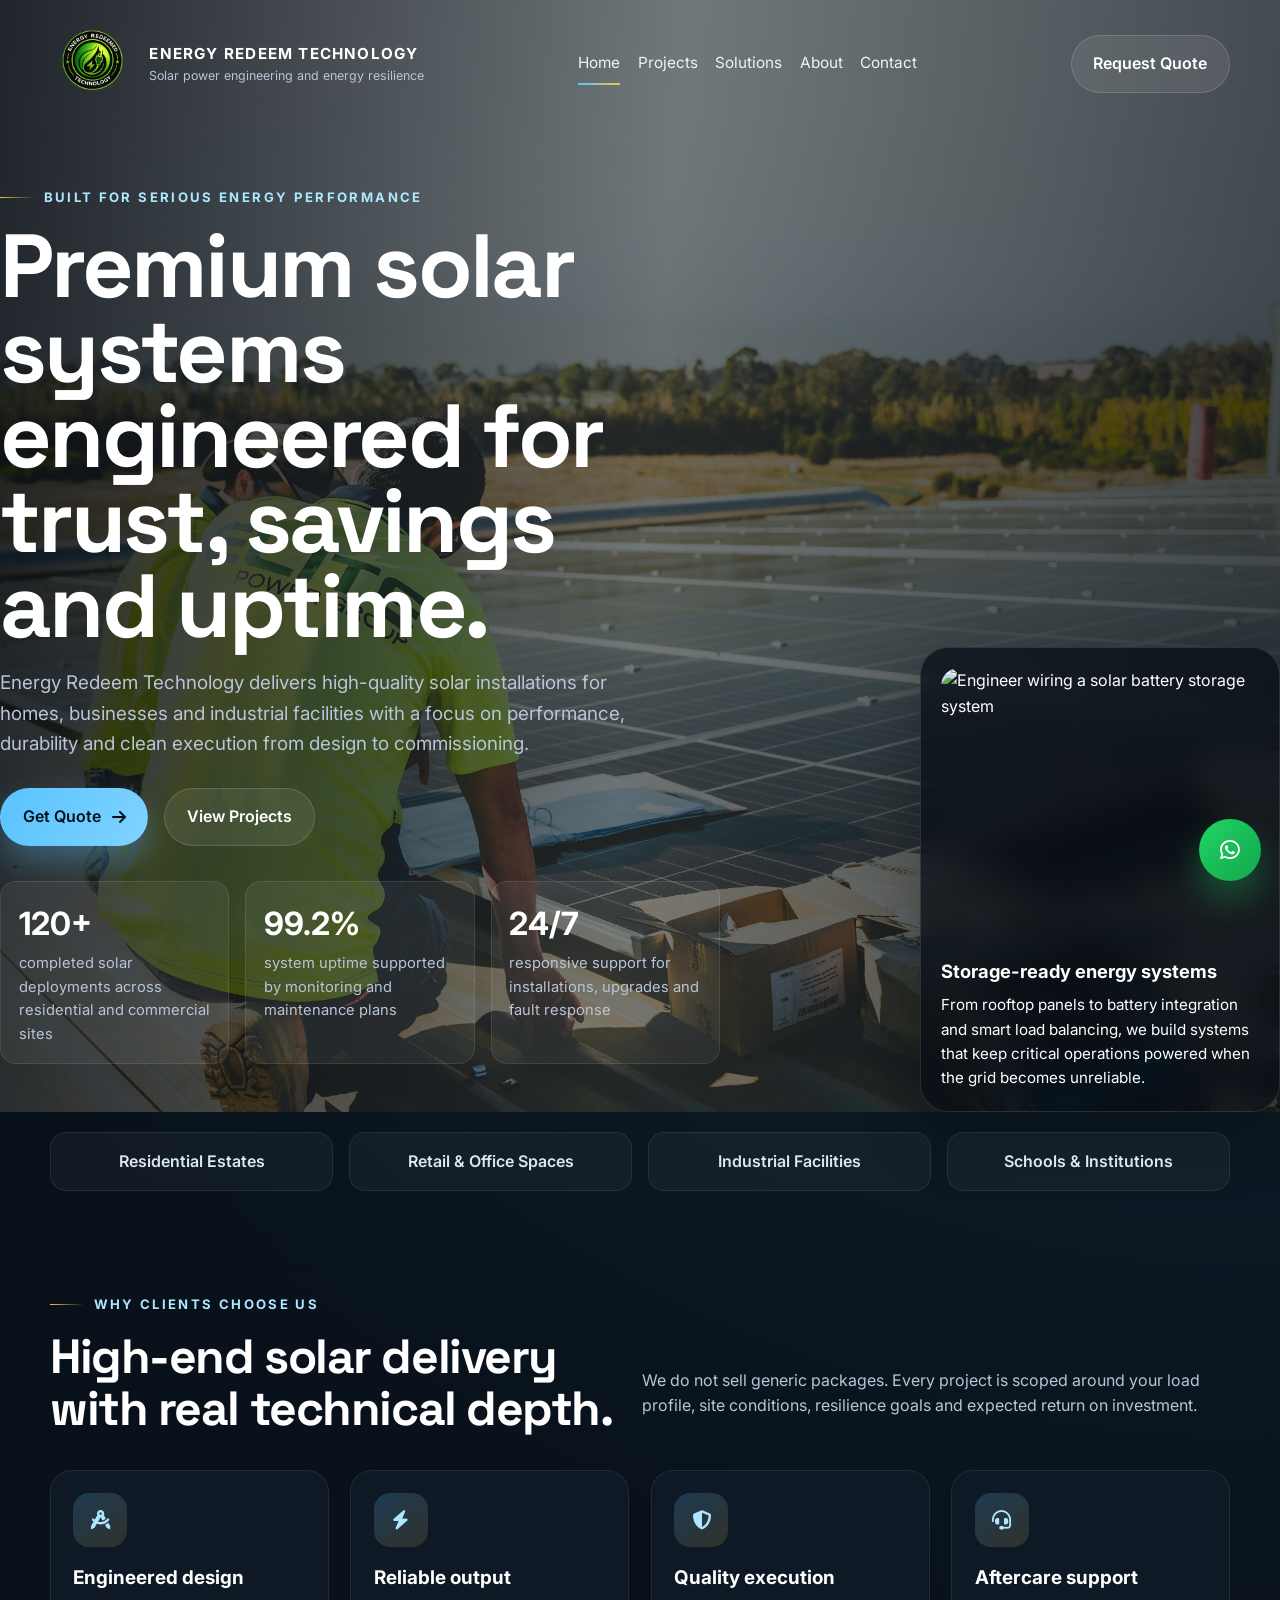
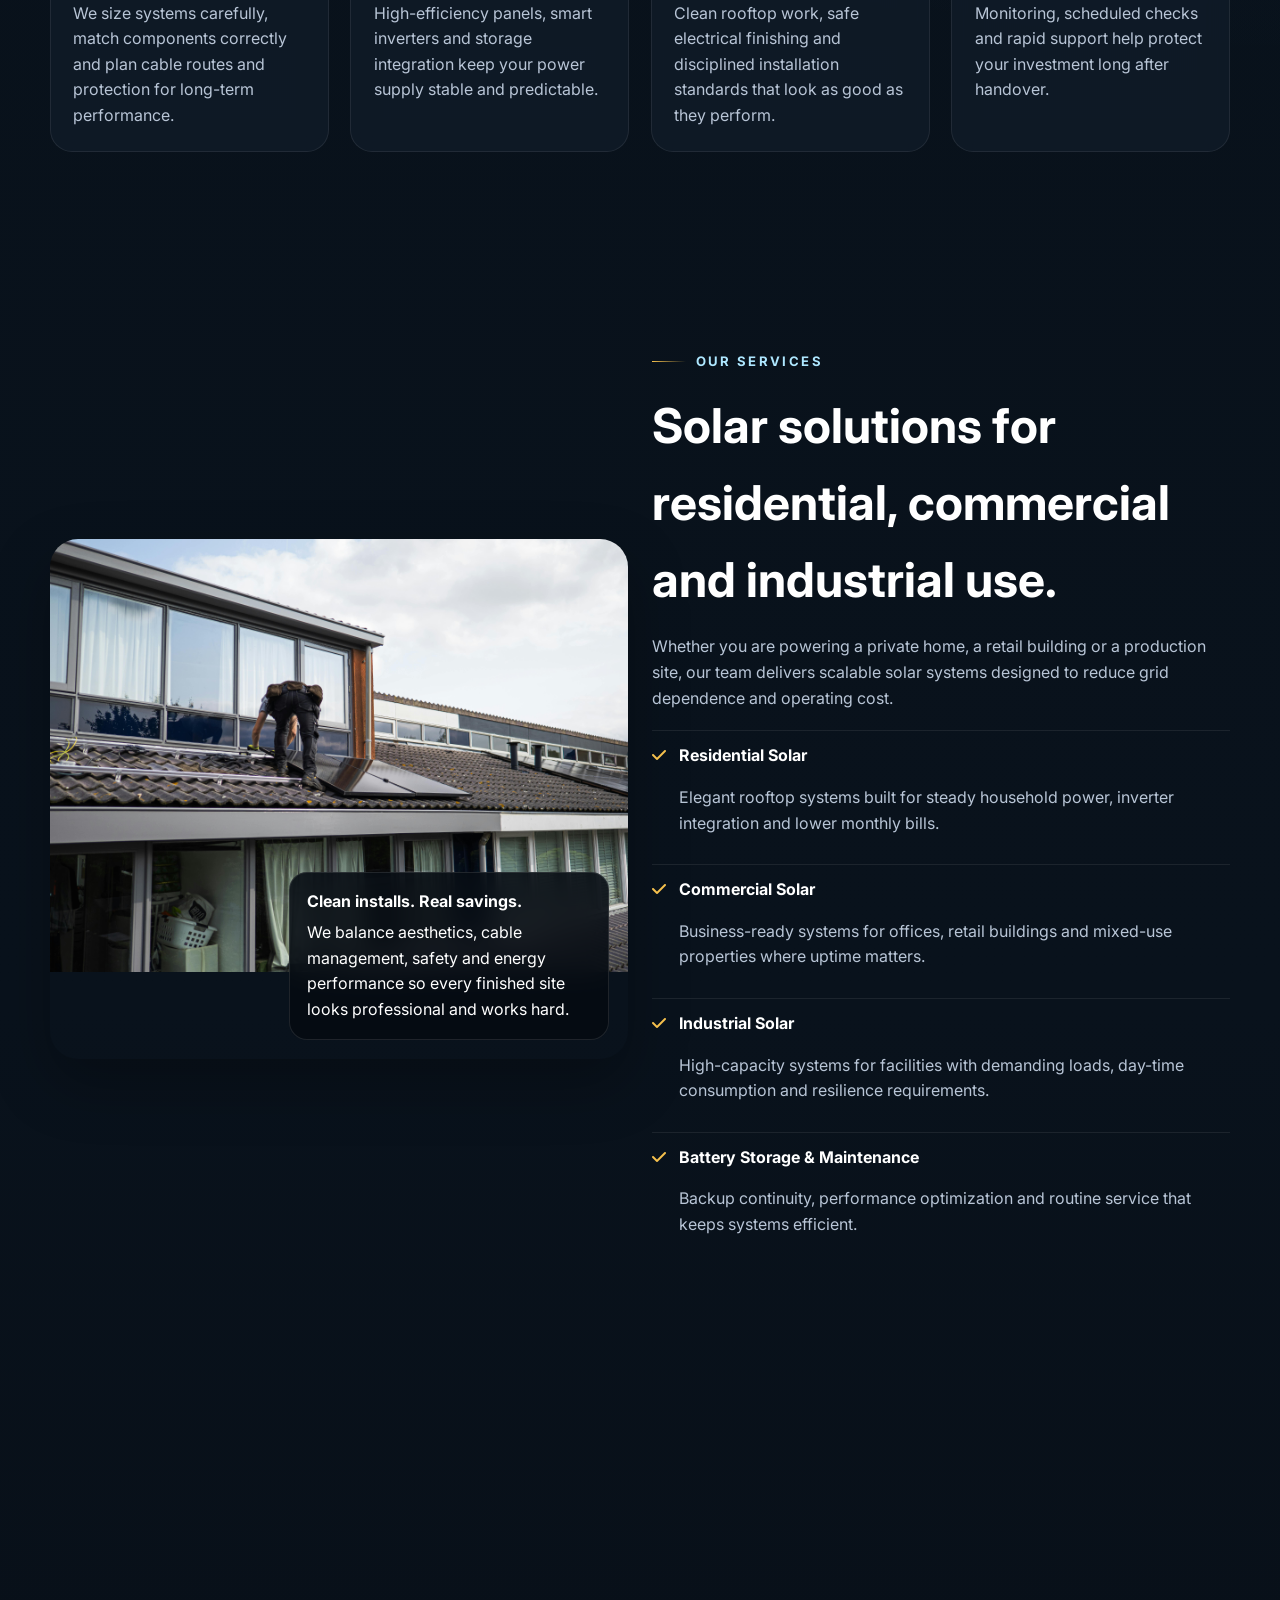
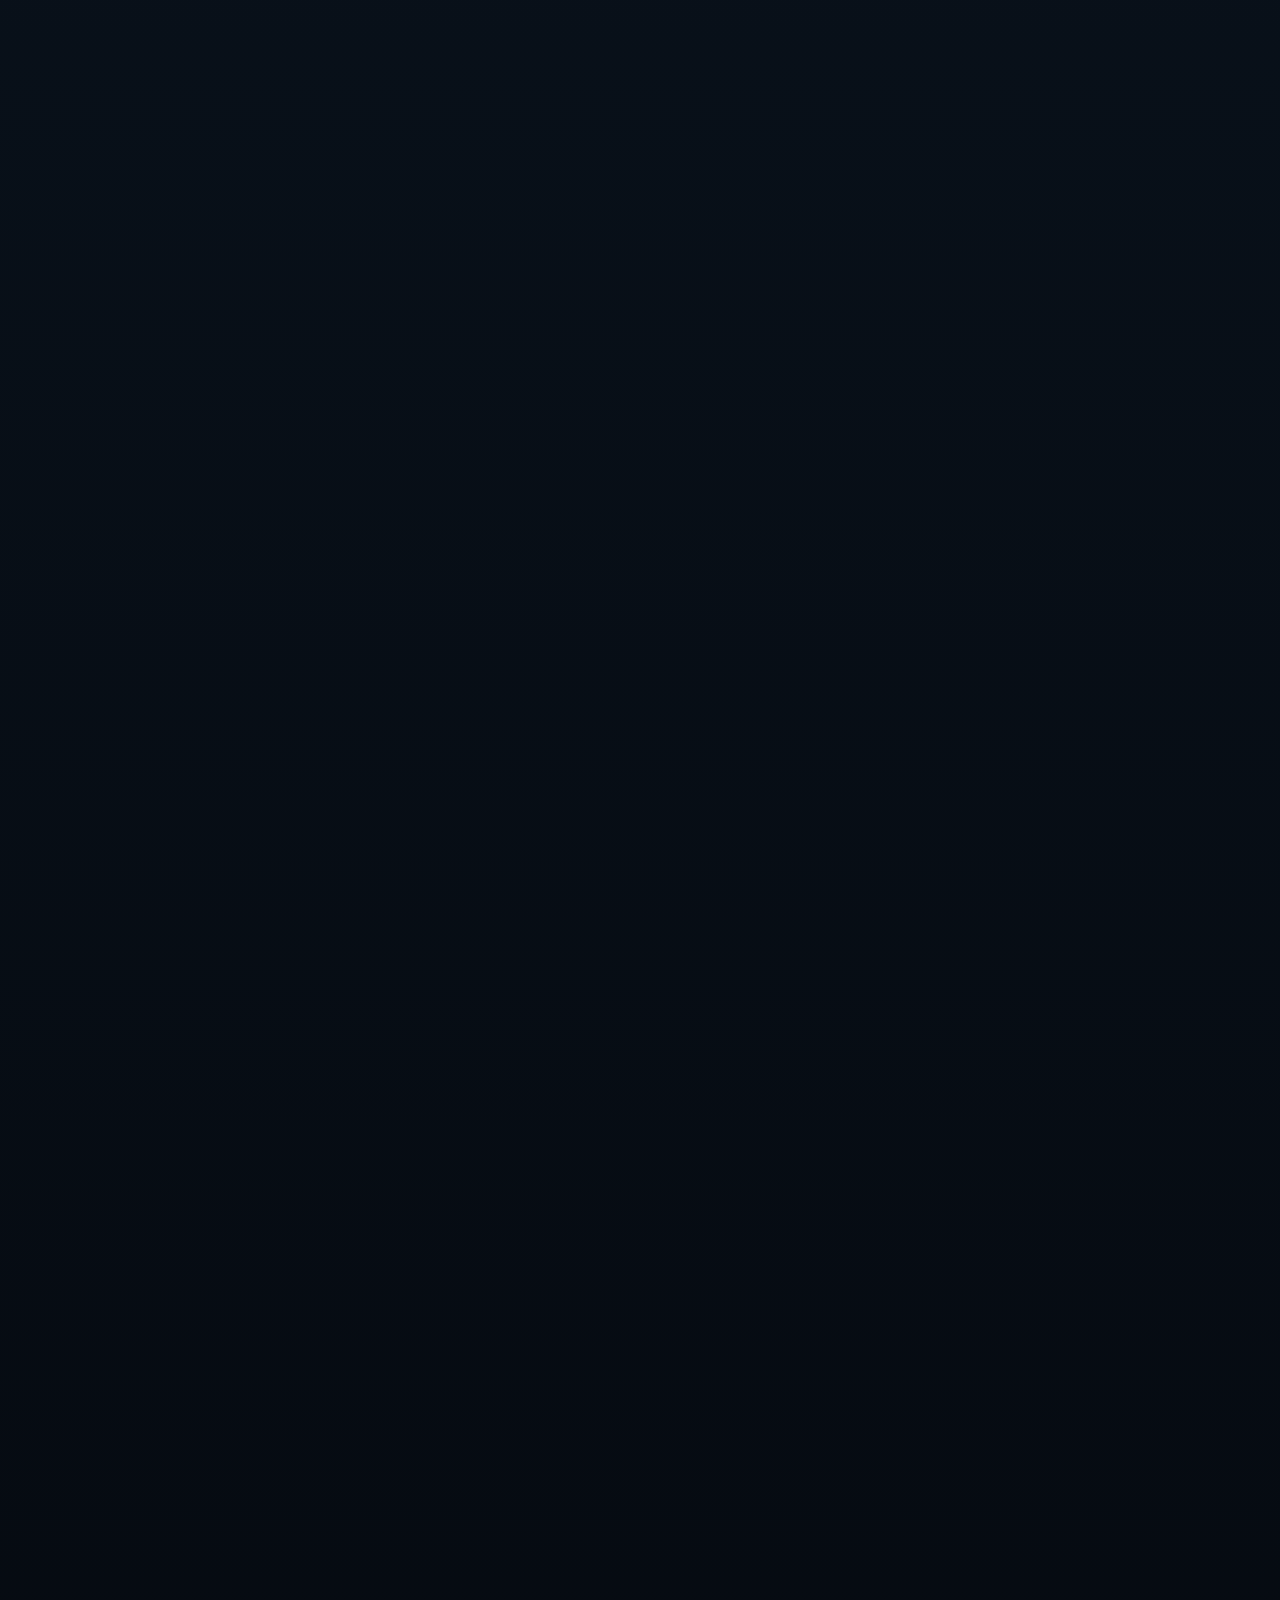
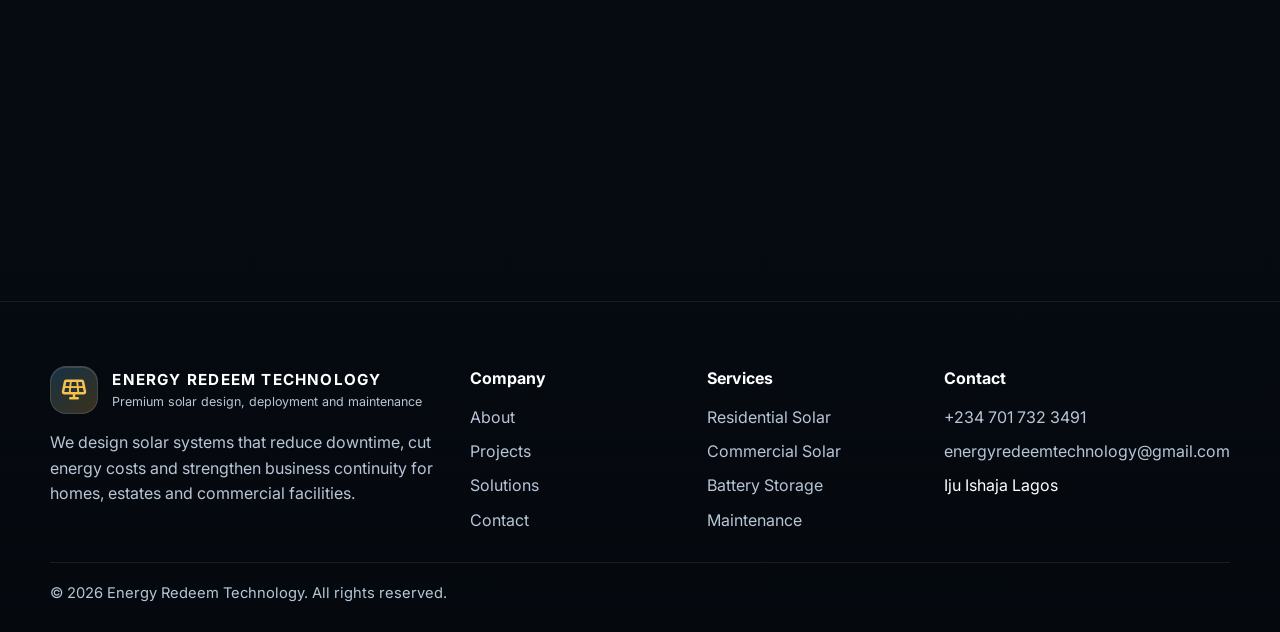
==== index.html @ 85a3785b "added a new work" ====
<!doctype html>
<html lang="en">
  <head>
    <meta charset="UTF-8" />
    <meta name="viewport" content="width=device-width, initial-scale=1.0" />
    <title>Energy Redeem Technology | Premium Solar Company</title>
    <link rel="preconnect" href="https://fonts.googleapis.com" />
    <link rel="preconnect" href="https://fonts.gstatic.com" crossorigin />
    <link
      href="https://fonts.googleapis.com/css2?family=Inter:wght@400;500;600;700;800&family=Space+Grotesk:wght@500;700&display=swap"
      rel="stylesheet"
    />
    <link
      rel="stylesheet"
      href="https://cdnjs.cloudflare.com/ajax/libs/font-awesome/6.5.1/css/all.min.css"
    />
    <link rel="stylesheet" href="assets/css/style.css" />
  </head>
  <body>
    <header class="site-header">
      <div class="container nav">
        <button
          class="menu-toggle"
          aria-label="Open menu"
          aria-expanded="false"
        >
          <i class="fa-solid fa-bars"></i>
        </button>
        <a class="brand" href="index.html">
          <img
            src="/assets/images/ChatGPT Image Mar 31, 2026, 07_59_09 AM.png"
            alt=""
            style="width: 85px; max-height: auto"
          />
          <span class="brand-text">
            <strong>Energy Redeem Technology</strong>
            <span>Solar power engineering and energy resilience</span>
          </span>
        </a>
        <nav class="nav-links">
          <a href="index.html" class="active">Home</a>
          <a href="projects.html" class="">Projects</a>
          <a href="solutions.html" class="">Solutions</a>
          <a href="about.html" class="">About</a>
          <a href="contact.html" class="">Contact</a>
        </nav>
        <div class="nav-cta">
          <a class="btn btn-secondary" href="contact.html">Request Quote</a>
        </div>
      </div>
    </header>

    <main>
      <section class="hero">
        <div class="hero-media">
          <img
            src="assets/images/hero-solar.jpg"
            alt="Solar engineers working on a premium rooftop installation"
          />
        </div>
        <div class="container hero-grid">
          <div class="hero-content reveal">
            <span class="eyebrow">Built for serious energy performance</span>
            <h1>
              Premium solar systems engineered for trust, savings and uptime.
            </h1>
            <p>
              Energy Redeem Technology delivers high-quality solar installations
              for homes, businesses and industrial facilities with a focus on
              performance, durability and clean execution from design to
              commissioning.
            </p>
            <div class="hero-actions">
              <a class="btn btn-primary" href="contact.html"
                >Get Quote <i class="fa-solid fa-arrow-right"></i
              ></a>
              <a class="btn btn-secondary" href="projects.html"
                >View Projects</a
              >
            </div>
            <div class="hero-stats">
              <div class="stat reveal delay-1">
                <h3>120+</h3>
                <p>
                  completed solar deployments across residential and commercial
                  sites
                </p>
              </div>
              <div class="stat reveal delay-2">
                <h3>99.2%</h3>
                <p>
                  system uptime supported by monitoring and maintenance plans
                </p>
              </div>
              <div class="stat reveal delay-3">
                <h3>24/7</h3>
                <p>
                  responsive support for installations, upgrades and fault
                  response
                </p>
              </div>
            </div>
          </div>
          <aside class="hero-panel reveal delay-2">
            <img
              src="assets/images/battery-tech.jpg"
              alt="Engineer wiring a solar battery storage system"
            />
            <h3>Storage-ready energy systems</h3>
            <p>
              From rooftop panels to battery integration and smart load
              balancing, we build systems that keep critical operations powered
              when the grid becomes unreliable.
            </p>
          </aside>
        </div>
      </section>

      <section class="logo-strip section-tight">
        <div class="container logo-strip-grid reveal">
          <div class="logo-card">Residential Estates</div>
          <div class="logo-card">Retail & Office Spaces</div>
          <div class="logo-card">Industrial Facilities</div>
          <div class="logo-card">Schools & Institutions</div>
        </div>
      </section>

      <section class="section">
        <div class="container">
          <div class="section-head reveal">
            <div>
              <span class="eyebrow">Why clients choose us</span>
              <h2>High-end solar delivery with real technical depth.</h2>
            </div>
            <p>
              We do not sell generic packages. Every project is scoped around
              your load profile, site conditions, resilience goals and expected
              return on investment.
            </p>
          </div>
          <div class="grid-4">
            <article class="value-card reveal">
              <div class="icon-badge">
                <i class="fa-solid fa-compass-drafting"></i>
              </div>
              <h3>Engineered design</h3>
              <p>
                We size systems carefully, match components correctly and plan
                cable routes and protection for long-term performance.
              </p>
            </article>
            <article class="value-card reveal delay-1">
              <div class="icon-badge"><i class="fa-solid fa-bolt"></i></div>
              <h3>Reliable output</h3>
              <p>
                High-efficiency panels, smart inverters and storage integration
                keep your power supply stable and predictable.
              </p>
            </article>
            <article class="value-card reveal delay-2">
              <div class="icon-badge">
                <i class="fa-solid fa-shield-halved"></i>
              </div>
              <h3>Quality execution</h3>
              <p>
                Clean rooftop work, safe electrical finishing and disciplined
                installation standards that look as good as they perform.
              </p>
            </article>
            <article class="value-card reveal delay-3">
              <div class="icon-badge"><i class="fa-solid fa-headset"></i></div>
              <h3>Aftercare support</h3>
              <p>
                Monitoring, scheduled checks and rapid support help protect your
                investment long after handover.
              </p>
            </article>
          </div>
        </div>
      </section>

      <section class="section">
        <div class="container split">
          <div class="split-media reveal">
            <img
              src="assets/images/rooftop-install.jpg"
              alt="Residential rooftop solar installation"
            />
            <div class="floating-card">
              <strong>Clean installs. Real savings.</strong>
              <span
                >We balance aesthetics, cable management, safety and energy
                performance so every finished site looks professional and works
                hard.</span
              >
            </div>
          </div>
          <div class="split-copy reveal delay-1">
            <span class="eyebrow">Our services</span>
            <h2>
              Solar solutions for residential, commercial and industrial use.
            </h2>
            <p class="lead">
              Whether you are powering a private home, a retail building or a
              production site, our team delivers scalable solar systems designed
              to reduce grid dependence and operating cost.
            </p>
            <div class="benefit-list">
              <div class="benefit-item">
                <i class="fa-solid fa-check"></i>
                <div>
                  <strong>Residential Solar</strong>
                  <p>
                    Elegant rooftop systems built for steady household power,
                    inverter integration and lower monthly bills.
                  </p>
                </div>
              </div>
              <div class="benefit-item">
                <i class="fa-solid fa-check"></i>
                <div>
                  <strong>Commercial Solar</strong>
                  <p>
                    Business-ready systems for offices, retail buildings and
                    mixed-use properties where uptime matters.
                  </p>
                </div>
              </div>
              <div class="benefit-item">
                <i class="fa-solid fa-check"></i>
                <div>
                  <strong>Industrial Solar</strong>
                  <p>
                    High-capacity systems for facilities with demanding loads,
                    day-time consumption and resilience requirements.
                  </p>
                </div>
              </div>
              <div class="benefit-item">
                <i class="fa-solid fa-check"></i>
                <div>
                  <strong>Battery Storage & Maintenance</strong>
                  <p>
                    Backup continuity, performance optimization and routine
                    service that keeps systems efficient.
                  </p>
                </div>
              </div>
            </div>
          </div>
        </div>
      </section>

      <section class="section">
        <div class="container">
          <div class="section-head reveal">
            <div>
              <span class="eyebrow">Proof of work</span>
              <h2>
                Recent installations that strengthen confidence at first glance.
              </h2>
            </div>
            <a class="btn btn-outline" href="projects.html">See all projects</a>
          </div>
          <div class="project-grid">
            <article class="project-card reveal">
              <div class="project-image">
                <img
                  src="assets/images/hero-solar.jpg"
                  alt="Commercial rooftop solar project"
                />
                <span class="project-tag">Commercial Rooftop</span>
              </div>
              <div class="project-copy">
                <h3>Lekki office power upgrade</h3>
                <div class="project-meta">
                  <span><i class="fa-solid fa-location-dot"></i>Lagos</span
                  ><span
                    ><i class="fa-solid fa-solar-panel"></i>64 kW system</span
                  >
                </div>
                <p>
                  Delivered a clean rooftop installation with storage-ready
                  architecture for a multi-tenant office facility seeking lower
                  daytime diesel spend.
                </p>
                <a class="project-link" href="projects.html"
                  >View project details <i class="fa-solid fa-arrow-right"></i
                ></a>
              </div>
            </article>
            <article class="project-card reveal delay-1">
              <div class="project-image">
                <img
                  src="assets/images/industrial-rooftop.jpg"
                  alt="Large industrial rooftop with solar panels"
                />
                <span class="project-tag">Industrial</span>
              </div>
              <div class="project-copy">
                <h3>Factory rooftop generation system</h3>
                <div class="project-meta">
                  <span><i class="fa-solid fa-location-dot"></i>Abuja</span
                  ><span
                    ><i class="fa-solid fa-industry"></i>Production
                    facility</span
                  >
                </div>
                <p>
                  Optimized roof space to support daytime production load and
                  cut generator dependency during peak business hours.
                </p>
                <a class="project-link" href="projects.html"
                  >View project details <i class="fa-solid fa-arrow-right"></i
                ></a>
              </div>
            </article>
            <article class="project-card reveal delay-2">
              <div class="project-image">
                <img
                  src="assets/images/battery-tech.jpg"
                  alt="Battery storage installation"
                />
                <span class="project-tag">Battery Storage</span>
              </div>
              <div class="project-copy">
                <h3>Premium home storage integration</h3>
                <div class="project-meta">
                  <span><i class="fa-solid fa-location-dot"></i>Ikoyi</span
                  ><span
                    ><i class="fa-solid fa-battery-full"></i>Hybrid backup</span
                  >
                </div>
                <p>
                  Integrated lithium storage and smart controls to keep
                  essential household loads protected during frequent grid
                  interruptions.
                </p>
                <a class="project-link" href="projects.html"
                  >View project details <i class="fa-solid fa-arrow-right"></i
                ></a>
              </div>
            </article>
          </div>
        </div>
      </section>

      <section class="section">
        <div class="container">
          <div class="section-head reveal">
            <div>
              <span class="eyebrow">Client feedback</span>
              <h2>What trust sounds like after delivery.</h2>
            </div>
            <p>
              Our work is measured not only by installation quality, but by the
              confidence clients feel when the system starts carrying real load.
            </p>
          </div>
          <div class="testimonials">
            <article class="testimonial reveal">
              <div class="quote-mark">“</div>
              <p>
                Energy Redeem Technology handled our office solar project with
                serious professionalism. The installation was neat, the
                communication was clear and the power savings became obvious
                within weeks.
              </p>
              <div class="client-row">
                <div>
                  <strong>Facility Manager</strong>
                  <div class="client-role">Lekki commercial property</div>
                </div>
                <div class="stars">★★★★★</div>
              </div>
            </article>
            <article class="testimonial reveal delay-1">
              <div class="quote-mark">“</div>
              <p>
                We wanted a solar setup that would actually look premium on our
                building. Their team gave us both performance and a finish that
                matched the quality of the property.
              </p>
              <div class="client-row">
                <div>
                  <strong>Homeowner</strong>
                  <div class="client-role">Ikoyi private residence</div>
                </div>
                <div class="stars">★★★★★</div>
              </div>
            </article>
            <article class="testimonial reveal delay-2">
              <div class="quote-mark">“</div>
              <p>
                Their assessment was detailed, the equipment choices made sense
                and they delivered exactly what they promised. It feels like a
                system designed by people who understand operations.
              </p>
              <div class="client-row">
                <div>
                  <strong>Operations Lead</strong>
                  <div class="client-role">Abuja light industrial site</div>
                </div>
                <div class="stars">★★★★★</div>
              </div>
            </article>
          </div>
        </div>
      </section>

      <section class="section">
        <div class="container cta-banner reveal">
          <div class="cta-grid">
            <div>
              <span class="eyebrow">Ready to move</span>
              <h2>Let’s design the right solar system for your property.</h2>
              <p>
                Tell us what you are powering, where the site is located and
                what level of backup you need. We will help you plan a system
                that looks premium and performs with confidence.
              </p>
            </div>
            <div class="cta-actions">
              <a class="btn btn-primary" href="contact.html">Request a Quote</a>
              <a class="btn btn-secondary" href="solutions.html"
                >Explore Solutions</a
              >
            </div>
          </div>
        </div>
      </section>
    </main>

    <footer class="site-footer">
      <div class="container footer-grid">
        <div class="footer-col">
          <div class="brand" style="margin-bottom: 1rem">
            <span class="brand-mark"
              ><i class="fa-solid fa-solar-panel"></i
            ></span>
            <span class="brand-text">
              <strong>Energy Redeem Technology</strong>
              <span>Premium solar design, deployment and maintenance</span>
            </span>
          </div>
          <p>
            We design solar systems that reduce downtime, cut energy costs and
            strengthen business continuity for homes, estates and commercial
            facilities.
          </p>
        </div>
        <div class="footer-col">
          <h4>Company</h4>
          <div class="footer-links">
            <a href="about.html">About</a>
            <a href="projects.html">Projects</a>
            <a href="solutions.html">Solutions</a>
            <a href="contact.html">Contact</a>
          </div>
        </div>
        <div class="footer-col">
          <h4>Services</h4>
          <div class="footer-links">
            <a href="solutions.html">Residential Solar</a>
            <a href="solutions.html">Commercial Solar</a>
            <a href="solutions.html">Battery Storage</a>
            <a href="solutions.html">Maintenance</a>
          </div>
        </div>
        <div class="footer-col">
          <h4>Contact</h4>
          <div class="footer-links">
            <a href="tel:+2348030001122">+234 701 732 3491</a>
            <a href="mailto:hello@energyredeemed.com"
              >energyredeemtechnology@gmail.com</a
            >
            <span>Iju Ishaja Lagos</span>
          </div>
        </div>
      </div>
      <div class="container footer-bottom">
        <span>© 2026 Energy Redeem Technology. All rights reserved.</span>
        <!-- <span>Built for premium client presentation and deployment.</span> -->
      </div>
    </footer>
    <a
      class="whatsapp-float"
      href="https://wa.me/2347017323491"
      aria-label="Chat on WhatsApp"
      ><i class="fa-brands fa-whatsapp"></i
    ></a>
    <script src="assets/js/main.js"></script>
  </body>
</html>
---- assets/css/style.css ----
:root {
  --bg: #080d13;
  --bg-soft: #101926;
  --surface: #111b29;
  --surface-2: #162235;
  --card: rgba(17, 27, 41, 0.82);
  --white: #ffffff;
  --muted: #b8c5d6;
  --line: rgba(255, 255, 255, 0.1);
  --sky: #59c3ff;
  --sky-soft: #aee7ff;
  --gold: #f6c14d;
  --shadow: 0 24px 60px rgba(0, 0, 0, 0.28);
  --radius-xl: 28px;
  --radius-lg: 22px;
  --radius-md: 16px;
  --container: min(1180px, calc(100% - 2rem));
  --header-height: 84px;
  --ease: 300ms ease;
}

* {
  box-sizing: border-box;
}
html {
  scroll-behavior: smooth;
}
body {
  margin: 0;
  font-family: "Inter", "Segoe UI", sans-serif;
  background:
    radial-gradient(
      circle at top right,
      rgba(89, 195, 255, 0.12),
      transparent 30%
    ),
    linear-gradient(180deg, #08111a 0%, #09121c 48%, #05090f 100%);
  color: var(--white);
  line-height: 1.6;
  overflow-x: hidden;
}
img {
  display: block;
  width: 100%;
  max-width: 100%;
}
a {
  color: inherit;
  text-decoration: none;
}
button,
input,
select,
textarea {
  font: inherit;
}
button,
.btn,
.project-card,
.service-card,
.value-card,
.contact-card,
.testimonial,
.trust-card {
  cursor: pointer;
}

.container {
  width: var(--container);
  margin: 0 auto;
}
.section {
  padding: 6rem 0;
  position: relative;
}
.section-tight {
  padding: 4rem 0;
}
.section-head {
  display: flex;
  justify-content: space-between;
  gap: 1.5rem;
  align-items: end;
  margin-bottom: 2.2rem;
}
.section-head h2,
.page-intro h1,
.page-hero h1,
.hero-content h1 {
  font-family: "Space Grotesk", "Inter", sans-serif;
  letter-spacing: -0.03em;
}
.section-head h2 {
  margin: 0;
  font-size: clamp(2rem, 4vw, 3rem);
  line-height: 1.08;
}
.section-head p,
.lead,
.hero-content p,
.page-intro p,
.stat p,
.benefit-item p,
.project-copy p,
.service-card p,
.value-card p,
.testimonial p,
.contact-copy p,
.team-card p {
  color: var(--muted);
}
.eyebrow {
  display: inline-flex;
  align-items: center;
  gap: 0.6rem;
  font-size: 0.82rem;
  font-weight: 700;
  letter-spacing: 0.18em;
  text-transform: uppercase;
  color: var(--sky-soft);
  margin-bottom: 1rem;
}
.eyebrow::before {
  content: "";
  width: 34px;
  height: 1px;
  background: linear-gradient(90deg, var(--gold), rgba(246, 193, 77, 0));
}

.site-header {
  position: fixed;
  top: 0;
  left: 0;
  width: 100%;
  z-index: 1000;
  transition:
    background var(--ease),
    backdrop-filter var(--ease),
    box-shadow var(--ease),
    border-color var(--ease);
  border-bottom: 1px solid transparent;
}
.site-header.scrolled {
  background: rgba(6, 11, 18, 0.82);
  backdrop-filter: blur(16px);
  border-color: rgba(255, 255, 255, 0.08);
  box-shadow: 0 10px 30px rgba(0, 0, 0, 0.18);
}
.nav {
  min-height: var(--header-height);
  display: flex;
  align-items: center;
  justify-content: space-between;
  gap: 1rem;
}
.brand {
  display: flex;
  align-items: center;
  gap: 0.9rem;
  min-width: 0;
}
.brand-mark {
  width: 48px;
  height: 48px;
  border-radius: 16px;
  display: grid;
  place-items: center;
  background: linear-gradient(
    145deg,
    rgba(89, 195, 255, 0.22),
    rgba(246, 193, 77, 0.22)
  );
  border: 1px solid rgba(255, 255, 255, 0.12);
  box-shadow: inset 0 1px 0 rgba(255, 255, 255, 0.12);
}
.brand-mark i {
  color: var(--gold);
  font-size: 1.25rem;
}
.brand-text {
  min-width: 0;
}
.brand-text strong {
  display: block;
  font-size: 0.95rem;
  letter-spacing: 0.08em;
  text-transform: uppercase;
}
.brand-text span {
  display: block;
  font-size: 0.78rem;
  color: var(--muted);
}
.nav-links {
  display: flex;
  align-items: center;
  gap: 1.1rem;
}
.nav-links a {
  position: relative;
  padding: 0.35rem 0;
  font-size: 0.96rem;
  color: #edf4fb;
}
.nav-links a::after {
  content: "";
  position: absolute;
  left: 0;
  bottom: -0.2rem;
  width: 100%;
  height: 2px;
  background: linear-gradient(90deg, var(--sky), var(--gold));
  transform: scaleX(0);
  transform-origin: left;
  transition: transform var(--ease);
}
.nav-links a:hover::after,
.nav-links a.active::after {
  transform: scaleX(1);
}
.nav-cta {
  display: flex;
  align-items: center;
  gap: 0.9rem;
}
.menu-toggle {
  display: none;
  width: 48px;
  height: 48px;
  border-radius: 14px;
  border: 1px solid rgba(255, 255, 255, 0.1);
  background: rgba(255, 255, 255, 0.06);
  color: var(--white);
  align-items: center;
  justify-content: center;
}

.btn {
  display: inline-flex;
  align-items: center;
  justify-content: center;
  gap: 0.7rem;
  padding: 0.95rem 1.35rem;
  border-radius: 999px;
  border: 1px solid transparent;
  transition:
    transform var(--ease),
    box-shadow var(--ease),
    background var(--ease),
    border-color var(--ease),
    color var(--ease);
  font-weight: 600;
  min-height: 52px;
}
.btn:hover {
  transform: translateY(-3px);
}
.btn-primary {
  background: linear-gradient(120deg, var(--sky), #80d3ff);
  color: #041019;
  box-shadow: 0 16px 32px rgba(89, 195, 255, 0.32);
}
.btn-primary:hover {
  box-shadow: 0 22px 40px rgba(89, 195, 255, 0.38);
}
.btn-secondary {
  background: rgba(255, 255, 255, 0.08);
  border-color: rgba(255, 255, 255, 0.14);
  color: var(--white);
}
.btn-secondary:hover {
  background: rgba(255, 255, 255, 0.12);
}
.btn-outline {
  background: transparent;
  border-color: rgba(255, 255, 255, 0.16);
}
.btn-outline:hover {
  border-color: rgba(89, 195, 255, 0.48);
}
.btn-whatsapp {
  background: linear-gradient(135deg, #20d466, #13a74c);
  color: var(--white);
  box-shadow: 0 18px 32px rgba(32, 212, 102, 0.22);
}

.hero {
  min-height: 100svh;
  position: relative;
  isolation: isolate;
  display: flex;
  align-items: center;
  padding-top: calc(var(--header-height) + 2rem);
}
.hero-media,
.page-hero-media {
  position: absolute;
  inset: 0;
  z-index: -2;
}
.hero-media img,
.page-hero-media img {
  height: 100%;
  object-fit: cover;
}
.hero::before,
.page-hero::before {
  content: "";
  position: absolute;
  inset: 0;
  z-index: -1;
  background: linear-gradient(
    95deg,
    rgba(3, 8, 15, 0.88),
    rgba(3, 8, 15, 0.52) 50%,
    rgba(3, 8, 15, 0.74)
  );
}
.hero-grid {
  display: grid;
  grid-template-columns: 1.25fr 0.75fr;
  gap: 2rem;
  align-items: end;
  width: 100%;
}
.hero-content {
  max-width: 720px;
  padding: 4rem 0 3rem;
}
.hero-content h1 {
  font-size: clamp(3rem, 7vw, 5.85rem);
  line-height: 0.95;
  margin: 0 0 1rem;
}
.hero-content p {
  font-size: clamp(1.02rem, 2vw, 1.18rem);
  max-width: 640px;
  margin-bottom: 1.8rem;
}
.hero-actions {
  display: flex;
  flex-wrap: wrap;
  gap: 1rem;
}
.hero-panel {
  margin-left: auto;
  width: min(100%, 360px);
  background: rgba(6, 12, 20, 0.72);
  border: 1px solid rgba(255, 255, 255, 0.12);
  border-radius: var(--radius-xl);
  padding: 1.25rem;
  backdrop-filter: blur(14px);
  box-shadow: var(--shadow);
}
.hero-panel img {
  border-radius: calc(var(--radius-xl) - 10px);
  aspect-ratio: 1 / 0.86;
  object-fit: cover;
  margin-bottom: 1rem;
}
.hero-panel h3 {
  margin: 0.2rem 0 0.4rem;
  font-size: 1.15rem;
}
.hero-panel p {
  margin: 0;
  font-size: 0.95rem;
}
.hero-stats {
  display: grid;
  grid-template-columns: repeat(3, 1fr);
  gap: 1rem;
  margin-top: 2.2rem;
}
.stat {
  padding: 1rem 1.1rem;
  border-radius: var(--radius-md);
  background: rgba(255, 255, 255, 0.06);
  border: 1px solid rgba(255, 255, 255, 0.09);
}
.stat h3 {
  margin: 0 0 0.2rem;
  font-size: clamp(1.3rem, 3vw, 2rem);
}
.stat p {
  margin: 0;
  font-size: 0.92rem;
}

.logo-strip {
  padding: 1.25rem 0 0;
}
.logo-strip-grid {
  display: grid;
  grid-template-columns: repeat(4, 1fr);
  gap: 1rem;
}
.logo-card {
  padding: 1rem 1.15rem;
  border-radius: var(--radius-md);
  background: rgba(255, 255, 255, 0.04);
  border: 1px solid rgba(255, 255, 255, 0.08);
  color: #dde7f4;
  font-weight: 600;
  text-align: center;
}

.grid-3,
.grid-4,
.grid-2 {
  display: grid;
  gap: 1.35rem;
}
.grid-2 {
  grid-template-columns: repeat(2, minmax(0, 1fr));
}
.grid-3 {
  grid-template-columns: repeat(3, minmax(0, 1fr));
}
.grid-4 {
  grid-template-columns: repeat(4, minmax(0, 1fr));
}
.card {
  background: var(--card);
  border: 1px solid rgba(255, 255, 255, 0.09);
  border-radius: var(--radius-lg);
  box-shadow: var(--shadow);
  overflow: hidden;
}
.value-card,
.service-card,
.testimonial,
.contact-card,
.trust-card,
.team-card {
  padding: 1.4rem;
  background: var(--card);
  border: 1px solid rgba(255, 255, 255, 0.08);
  border-radius: var(--radius-lg);
  backdrop-filter: blur(12px);
  transition:
    transform var(--ease),
    border-color var(--ease),
    box-shadow var(--ease);
}
.value-card:hover,
.service-card:hover,
.project-card:hover,
.contact-card:hover,
.trust-card:hover,
.team-card:hover,
.testimonial:hover {
  transform: translateY(-8px);
  border-color: rgba(89, 195, 255, 0.32);
  box-shadow: 0 24px 50px rgba(0, 0, 0, 0.28);
}
.icon-badge {
  width: 54px;
  height: 54px;
  border-radius: 16px;
  display: grid;
  place-items: center;
  background: linear-gradient(
    145deg,
    rgba(89, 195, 255, 0.2),
    rgba(246, 193, 77, 0.15)
  );
  color: var(--sky-soft);
  margin-bottom: 1rem;
  font-size: 1.2rem;
}
.value-card h3,
.service-card h3,
.trust-card h3,
.team-card h3,
.contact-card h3,
.project-card h3 {
  margin: 0 0 0.45rem;
  font-size: 1.18rem;
}
.value-card p,
.service-card p,
.trust-card p,
.team-card p,
.contact-card p,
.project-card p,
.testimonial p {
  margin: 0;
}
.benefit-list {
  display: grid;
  gap: 0.75rem;
  margin-top: 1rem;
}
.benefit-item {
  display: flex;
  gap: 0.8rem;
  align-items: flex-start;
  padding-top: 0.75rem;
  border-top: 1px solid rgba(255, 255, 255, 0.08);
}
.benefit-item i {
  color: var(--gold);
  margin-top: 0.25rem;
}
.benefit-item strong {
  display: block;
  margin-bottom: 0.15rem;
}

.split {
  display: grid;
  grid-template-columns: 1fr 1fr;
  gap: 1.5rem;
  align-items: center;
}
.split-media {
  position: relative;
  min-height: 520px;
  border-radius: var(--radius-xl);
  overflow: hidden;
  box-shadow: var(--shadow);
}
.split-media img {
  height: 100%;
  object-fit: cover;
}
.floating-card {
  position: absolute;
  right: 1.2rem;
  bottom: 1.2rem;
  max-width: 320px;
  padding: 1rem 1.1rem;
  border-radius: 18px;
  background: rgba(5, 11, 18, 0.88);
  border: 1px solid rgba(255, 255, 255, 0.1);
  backdrop-filter: blur(14px);
}
.floating-card strong {
  display: block;
  margin-bottom: 0.35rem;
}
.split-copy h2 {
  margin: 0 0 1rem;
  font-size: clamp(2rem, 4vw, 3rem);
}
.split-copy .lead {
  margin-bottom: 1.2rem;
}

.project-grid {
  display: grid;
  grid-template-columns: repeat(3, minmax(0, 1fr));
  gap: 1.4rem;
}
.project-card {
  overflow: hidden;
  border-radius: var(--radius-xl);
  background: rgba(255, 255, 255, 0.03);
  border: 1px solid rgba(255, 255, 255, 0.08);
  transition:
    transform var(--ease),
    border-color var(--ease),
    box-shadow var(--ease);
}
.project-image {
  position: relative;
  overflow: hidden;
  aspect-ratio: 1 / 0.78;
}
.project-image img {
  height: 100%;
  object-fit: cover;
  transition: transform 700ms ease;
}
.project-card:hover .project-image img {
  transform: scale(1.06);
}
.project-tag {
  position: absolute;
  left: 1rem;
  top: 1rem;
  padding: 0.5rem 0.8rem;
  border-radius: 999px;
  background: rgba(5, 10, 17, 0.72);
  border: 1px solid rgba(255, 255, 255, 0.12);
  font-size: 0.82rem;
}
.project-copy {
  padding: 1.25rem;
}
.project-meta {
  display: flex;
  flex-wrap: wrap;
  gap: 0.75rem 1rem;
  font-size: 0.9rem;
  color: var(--sky-soft);
  margin: 0.65rem 0;
}
.project-meta span {
  display: inline-flex;
  align-items: center;
  gap: 0.45rem;
}
.project-link {
  display: inline-flex;
  align-items: center;
  gap: 0.55rem;
  margin-top: 1rem;
  color: var(--white);
  font-weight: 600;
}

.testimonials {
  display: grid;
  grid-template-columns: repeat(3, minmax(0, 1fr));
  gap: 1.2rem;
}
.quote-mark {
  font-size: 2rem;
  color: var(--gold);
  line-height: 1;
  margin-bottom: 0.7rem;
}
.client-row {
  display: flex;
  align-items: center;
  justify-content: space-between;
  gap: 1rem;
  margin-top: 1rem;
  padding-top: 0.9rem;
  border-top: 1px solid rgba(255, 255, 255, 0.08);
}
.client-role {
  color: var(--muted);
  font-size: 0.92rem;
}
.stars {
  color: var(--gold);
  font-size: 0.9rem;
  letter-spacing: 0.12rem;
}

.cta-banner {
  position: relative;
  overflow: hidden;
  border-radius: 32px;
  padding: 2.2rem;
  border: 1px solid rgba(255, 255, 255, 0.12);
  background:
    linear-gradient(135deg, rgba(89, 195, 255, 0.18), rgba(246, 193, 77, 0.12)),
    rgba(9, 16, 25, 0.84);
  box-shadow: var(--shadow);
}
.cta-grid {
  display: grid;
  grid-template-columns: 1.2fr 0.8fr;
  gap: 1.5rem;
  align-items: center;
}
.cta-banner h2 {
  margin: 0 0 0.7rem;
  font-size: clamp(2rem, 4vw, 3rem);
}
.cta-banner p {
  margin: 0;
  max-width: 650px;
  color: #d6e1ed;
}
.cta-actions {
  display: flex;
  flex-wrap: wrap;
  justify-content: flex-end;
  gap: 1rem;
}

.page-hero {
  position: relative;
  min-height: 62svh;
  display: flex;
  align-items: end;
  padding: calc(var(--header-height) + 5rem) 0 4rem;
}
.page-intro {
  max-width: 800px;
}
.page-intro h1 {
  margin: 0 0 1rem;
  font-size: clamp(2.8rem, 6vw, 5rem);
  line-height: 0.96;
}
.page-intro p {
  font-size: 1.06rem;
  margin: 0;
}
.page-badges {
  display: flex;
  flex-wrap: wrap;
  gap: 0.75rem;
  margin-top: 1.5rem;
}
.page-badge {
  padding: 0.8rem 1rem;
  background: rgba(255, 255, 255, 0.07);
  border: 1px solid rgba(255, 255, 255, 0.12);
  border-radius: 999px;
  font-size: 0.95rem;
}

.solution-row {
  display: grid;
  grid-template-columns: 1fr 1fr;
  gap: 1.5rem;
  align-items: center;
  margin-bottom: 1.6rem;
}
.solution-row:nth-child(even) .solution-image {
  order: 2;
}
.solution-row:nth-child(even) .solution-copy {
  order: 1;
}
.solution-image {
  min-height: 420px;
  overflow: hidden;
  border-radius: var(--radius-xl);
  border: 1px solid rgba(255, 255, 255, 0.08);
  box-shadow: var(--shadow);
}
.solution-image img {
  height: 100%;
  object-fit: cover;
}
.solution-copy {
  padding: 1.2rem;
  background: rgba(255, 255, 255, 0.03);
  border: 1px solid rgba(255, 255, 255, 0.08);
  border-radius: var(--radius-xl);
}
.solution-copy h2 {
  margin: 0.2rem 0 0.8rem;
  font-size: clamp(1.8rem, 3vw, 2.6rem);
}
.solution-copy ul {
  list-style: none;
  padding: 0;
  margin: 1rem 0 0;
  display: grid;
  gap: 0.85rem;
}
.solution-copy li {
  display: flex;
  gap: 0.75rem;
  align-items: flex-start;
}
.solution-copy li i {
  color: var(--gold);
  margin-top: 0.25rem;
}

.team-grid {
  display: grid;
  grid-template-columns: repeat(3, minmax(0, 1fr));
  gap: 1.3rem;
}
.team-card img {
  border-radius: 18px;
  aspect-ratio: 1 / 0.9;
  object-fit: cover;
  margin-bottom: 1rem;
}
.trust-grid {
  display: grid;
  grid-template-columns: repeat(4, minmax(0, 1fr));
  gap: 1.2rem;
}

.contact-layout {
  display: grid;
  grid-template-columns: 0.9fr 1.1fr;
  gap: 1.5rem;
}
.contact-copy,
.contact-form-wrap {
  padding: 1.6rem;
  background: rgba(255, 255, 255, 0.04);
  border: 1px solid rgba(255, 255, 255, 0.08);
  border-radius: 28px;
  box-shadow: var(--shadow);
}
.contact-points {
  display: grid;
  gap: 1rem;
  margin-top: 1.25rem;
}
.contact-point {
  display: flex;
  gap: 0.85rem;
  align-items: flex-start;
  padding: 1rem;
  background: rgba(255, 255, 255, 0.04);
  border: 1px solid rgba(255, 255, 255, 0.08);
  border-radius: 18px;
}
.contact-point i {
  width: 44px;
  height: 44px;
  display: grid;
  place-items: center;
  border-radius: 12px;
  background: rgba(89, 195, 255, 0.16);
  color: var(--sky);
}
.contact-point strong {
  display: block;
  margin-bottom: 0.15rem;
}
.form-grid {
  display: grid;
  grid-template-columns: repeat(2, minmax(0, 1fr));
  gap: 1rem;
}
.field {
  display: grid;
  gap: 0.5rem;
}
.field label {
  font-weight: 600;
}
.field input,
.field select,
.field textarea {
  width: 100%;
  padding: 1rem 1rem;
  border-radius: 16px;
  border: 1px solid rgba(255, 255, 255, 0.1);
  background: rgba(6, 10, 15, 0.74);
  color: var(--white);
  outline: none;
  transition:
    border-color var(--ease),
    transform var(--ease);
}
.field input:focus,
.field select:focus,
.field textarea:focus {
  border-color: rgba(89, 195, 255, 0.42);
  transform: translateY(-1px);
}
.field textarea {
  min-height: 170px;
  resize: vertical;
}
.full-span {
  grid-column: 1 / -1;
}
.form-note {
  margin-top: 0.8rem;
  color: var(--muted);
  font-size: 0.95rem;
}
.form-status {
  margin-top: 0.8rem;
  font-size: 0.95rem;
  color: var(--sky-soft);
  min-height: 1.3rem;
}

.whatsapp-float {
  position: fixed;
  right: 1.2rem;
  bottom: 1.2rem;
  z-index: 990;
  width: 62px;
  height: 62px;
  border-radius: 50%;
  display: grid;
  place-items: center;
  background: linear-gradient(135deg, #20d466, #13a74c);
  color: var(--white);
  box-shadow: 0 18px 36px rgba(32, 212, 102, 0.32);
}
.whatsapp-float i {
  font-size: 1.4rem;
}

.site-footer {
  padding: 4rem 0 1.6rem;
  border-top: 1px solid rgba(255, 255, 255, 0.08);
  background: linear-gradient(180deg, rgba(5, 9, 14, 0), rgba(5, 9, 14, 0.82));
}
.footer-grid {
  display: grid;
  grid-template-columns: 1.3fr 0.7fr 0.7fr 0.9fr;
  gap: 1.5rem;
}
.footer-col h4 {
  margin: 0 0 0.8rem;
  font-size: 1rem;
}
.footer-col p,
.footer-col a,
.footer-bottom {
  color: var(--muted);
}
.footer-links {
  display: grid;
  gap: 0.55rem;
}
.footer-bottom {
  display: flex;
  justify-content: space-between;
  gap: 1rem;
  align-items: center;
  border-top: 1px solid rgba(255, 255, 255, 0.08);
  margin-top: 1.8rem;
  padding-top: 1.2rem;
  font-size: 0.92rem;
}

.reveal {
  opacity: 0;
  transform: translateY(28px);
  transition:
    opacity 700ms ease,
    transform 700ms ease;
}
.reveal.in-view {
  opacity: 1;
  transform: translateY(0);
}
.delay-1 {
  transition-delay: 90ms;
}
.delay-2 {
  transition-delay: 180ms;
}
.delay-3 {
  transition-delay: 270ms;
}

@media (max-width: 1100px) {
  .hero-grid,
  .split,
  .cta-grid,
  .contact-layout,
  .solution-row,
  .footer-grid,
  .grid-4,
  .trust-grid {
    grid-template-columns: 1fr 1fr;
  }
  .project-grid,
  .testimonials,
  .team-grid,
  .grid-3 {
    grid-template-columns: repeat(2, minmax(0, 1fr));
  }
}

@media (max-width: 860px) {
  :root {
    --header-height: 76px;
  }
  .menu-toggle {
    display: inline-flex;
    order: -1;
  }
  .nav {
    display: grid;
    grid-template-columns: auto 1fr auto;
    align-items: center;
  }
  .brand {
    justify-self: start;
  }
  .nav-cta .btn {
    display: none;
  }
  .nav-links {
    position: fixed;
    top: var(--header-height);
    left: 0;
    right: 0;
    display: grid;
    gap: 0;
    background: rgba(5, 11, 18, 0.98);
    backdrop-filter: blur(18px);
    border-bottom: 1px solid rgba(255, 255, 255, 0.08);
    padding: 0.5rem 1rem 1.2rem;
    transform: translateY(-120%);
    transition: transform var(--ease);
  }
  .nav-links.open {
    transform: translateY(0);
  }
  .nav-links a {
    padding: 1rem 0;
    border-bottom: 1px solid rgba(255, 255, 255, 0.06);
  }
  .hero,
  .page-hero {
    min-height: auto;
  }
  .hero-grid,
  .split,
  .cta-grid,
  .contact-layout,
  .solution-row,
  .footer-grid,
  .project-grid,
  .testimonials,
  .team-grid,
  .trust-grid,
  .grid-2,
  .grid-3,
  .grid-4,
  .logo-strip-grid,
  .hero-stats,
  .form-grid {
    grid-template-columns: 1fr;
  }
  .hero-content {
    padding-top: 2rem;
  }
  .hero-content h1 {
    max-width: 11ch;
  }
  .hero-panel {
    width: 100%;
  }
  .split-media,
  .solution-image {
    min-height: 340px;
  }
  .section {
    padding: 4.5rem 0;
  }
  .section-head {
    align-items: flex-start;
    flex-direction: column;
    margin-bottom: 1.5rem;
  }
  .cta-actions {
    justify-content: flex-start;
  }
}

@media (max-width: 560px) {
  .container {
    width: min(100% - 1rem, var(--container));
  }
  .hero-content h1,
  .page-intro h1 {
    max-width: none;
  }
  .brand-mark {
    width: 44px;
    height: 44px;
  }
  .brand-text strong {
    font-size: 0.82rem;
  }
  .brand-text span {
    font-size: 0.7rem;
  }
  .btn {
    width: 100%;
  }
  .hero-actions,
  .cta-actions {
    flex-direction: column;
  }
  .cta-banner,
  .contact-copy,
  .contact-form-wrap,
  .service-card,
  .value-card,
  .testimonial,
  .team-card,
  .project-copy,
  .solution-copy {
    padding: 1.2rem;
  }
  .page-badge {
    width: 100%;
  }
  .whatsapp-float {
    width: 58px;
    height: 58px;
    right: 0.9rem;
    bottom: 0.9rem;
  }
}
/* MOBILE NAV FIX */
@media (max-width: 768px) {
  /* show hamburger on RIGHT */
  .menu-toggle {
    display: flex;
    flex-direction: column;
    gap: 5px;
    cursor: pointer;
    position: absolute;
    right: 20px; /* ✅ RIGHT SIDE */
    top: 20px;
    z-index: 1001;
  }

  .menu-toggle span {
    width: 25px;
    height: 3px;
    background: #fff;
    border-radius: 3px;
    transition: 0.3s;
  }

  /* hide nav by default */
  .nav-links {
    position: fixed;
    top: 0;
    right: -100%; /* hidden */
    width: 70%;
    height: 100vh;
    background: #000;
    flex-direction: column;
    padding-top: 100px;
    gap: 25px;
    transition: 0.4s ease;
    z-index: 1000;
  }

  /* show when active */
  .nav-links.active {
    right: 0;
  }

  .nav-links a {
    font-size: 18px;
    padding-left: 20px;
  }
}
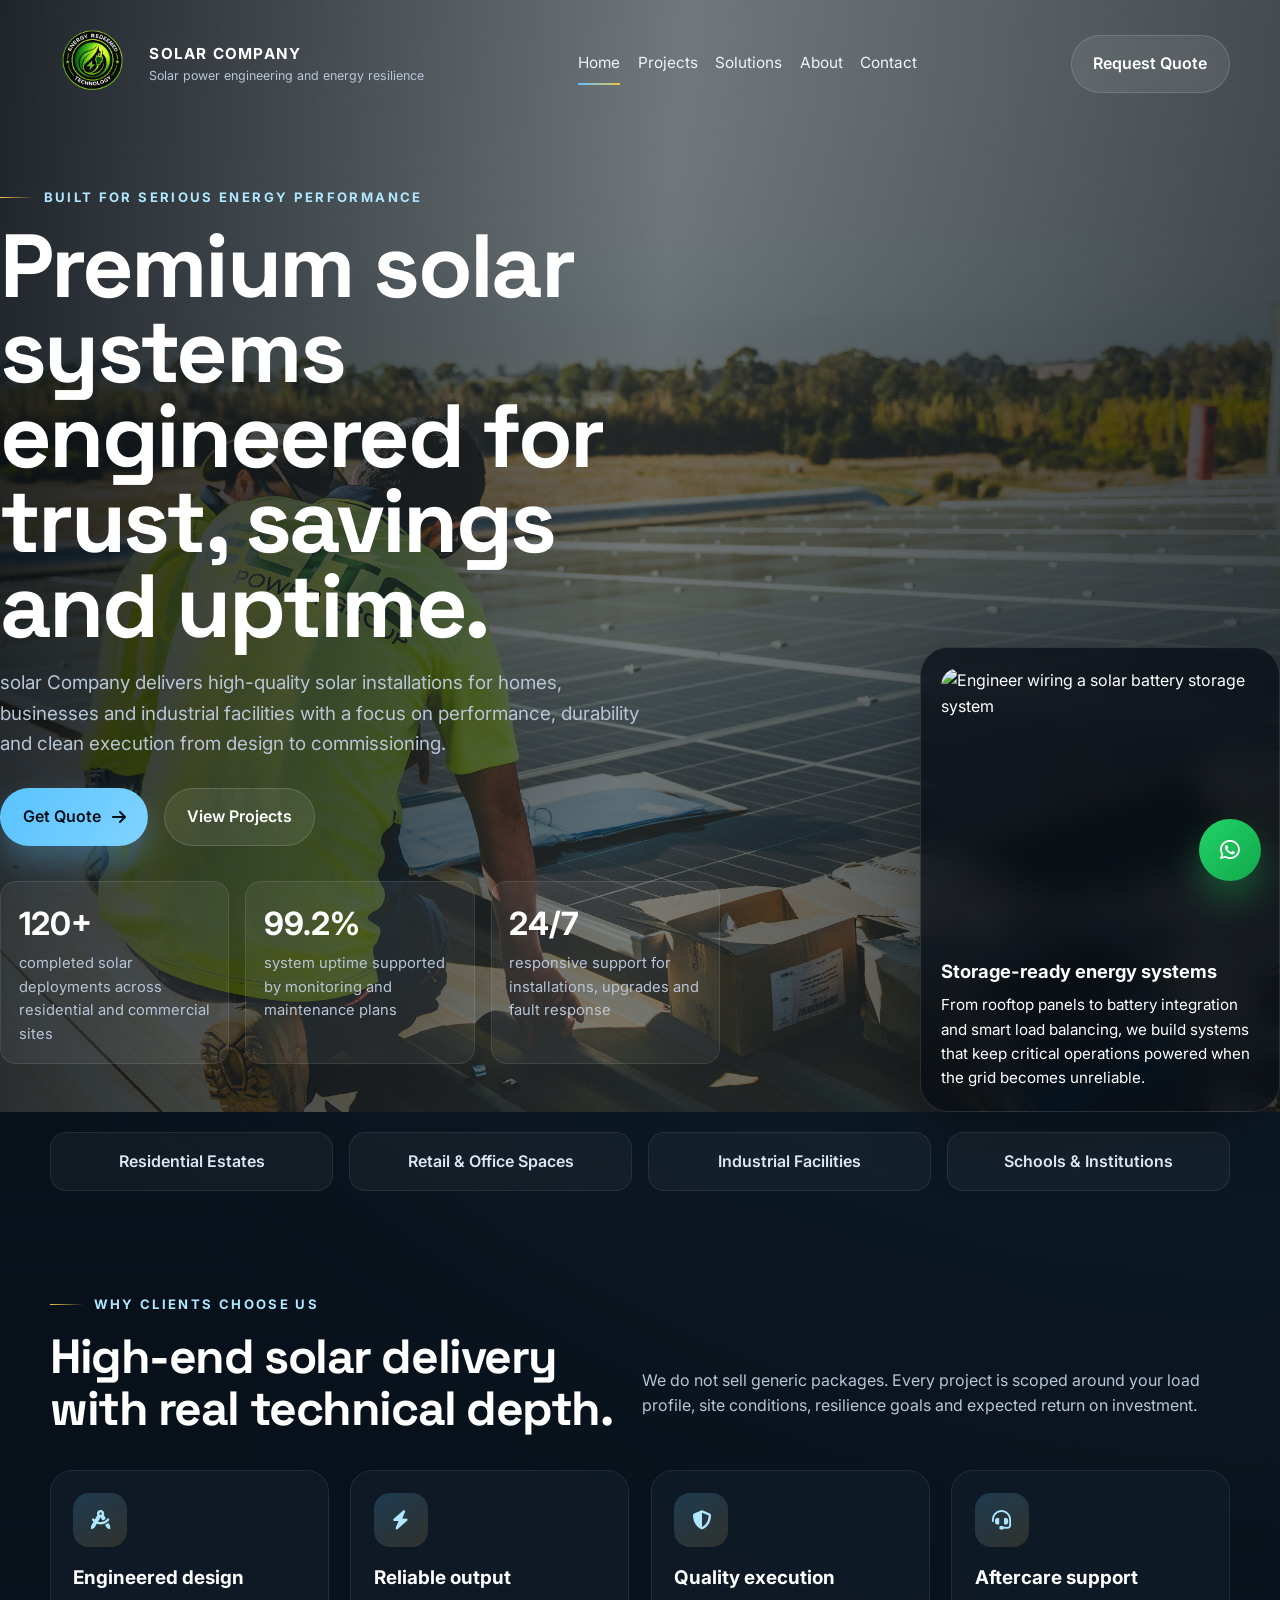
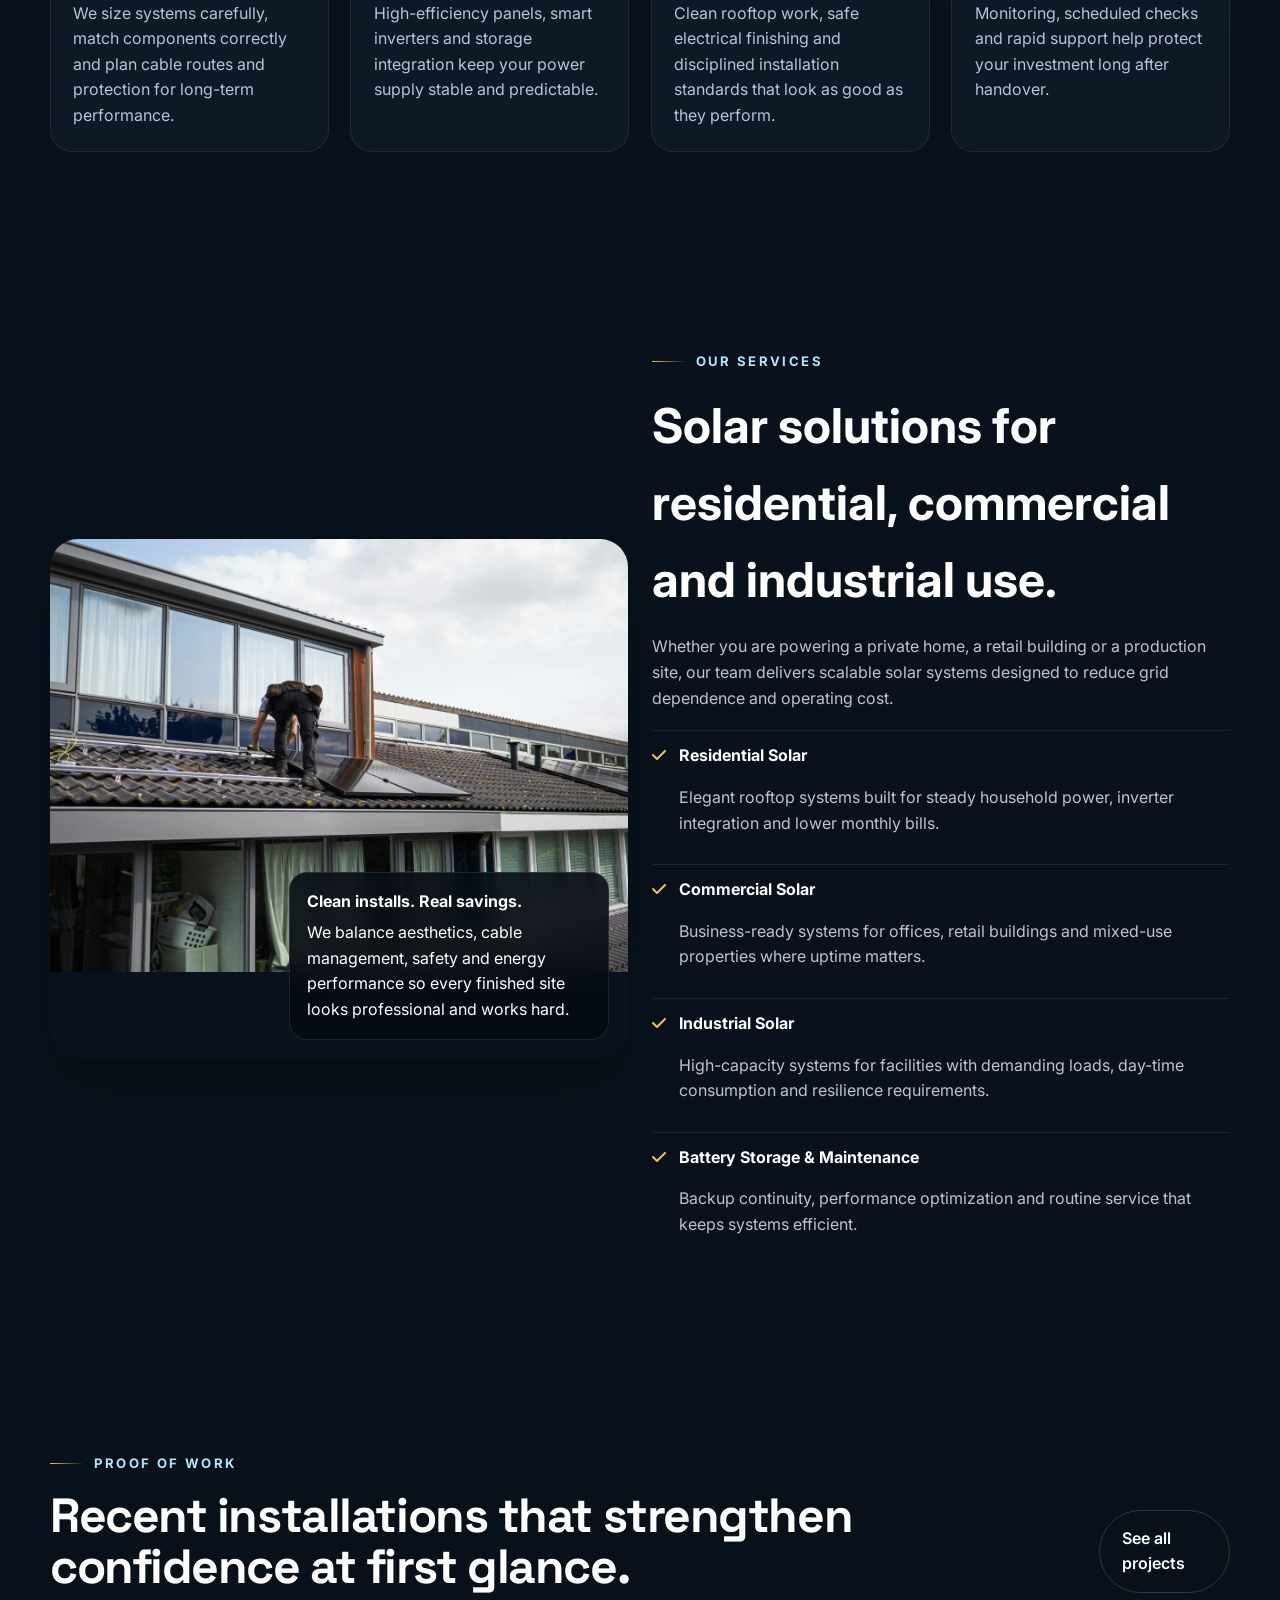
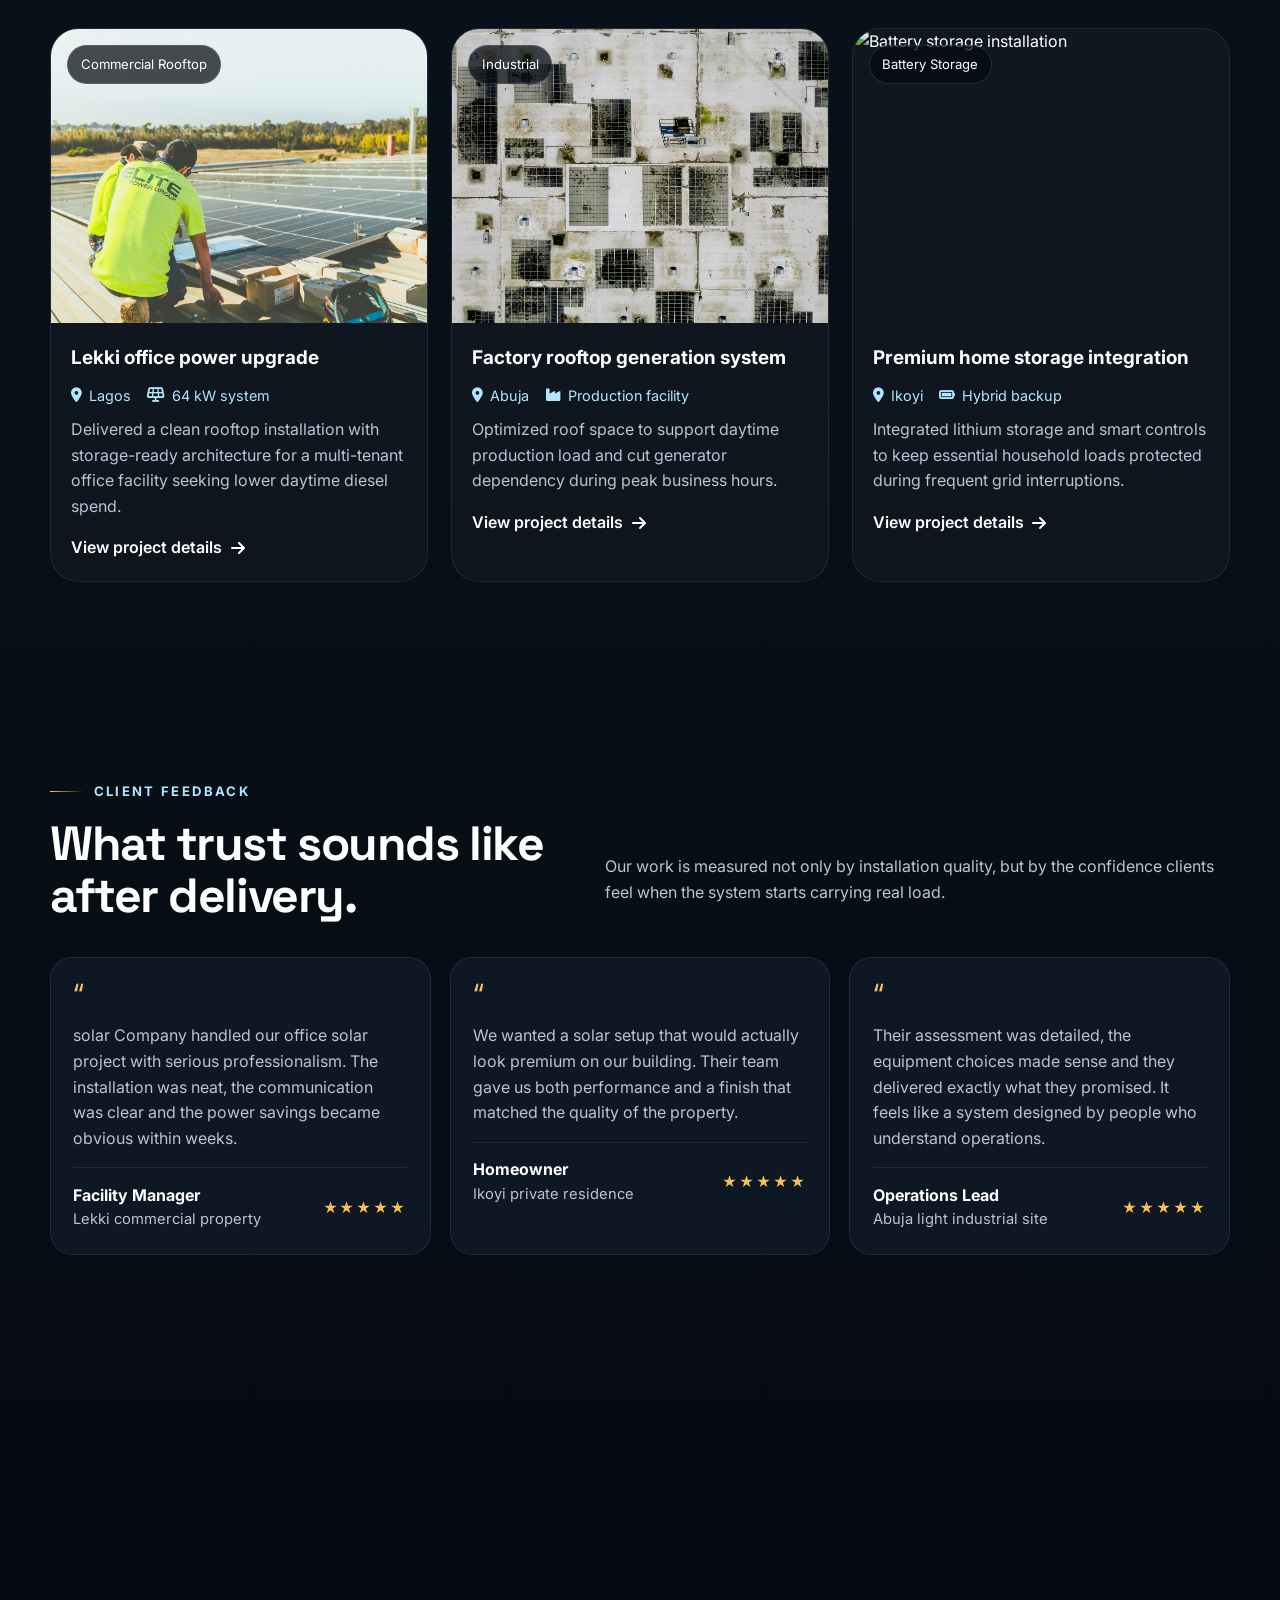
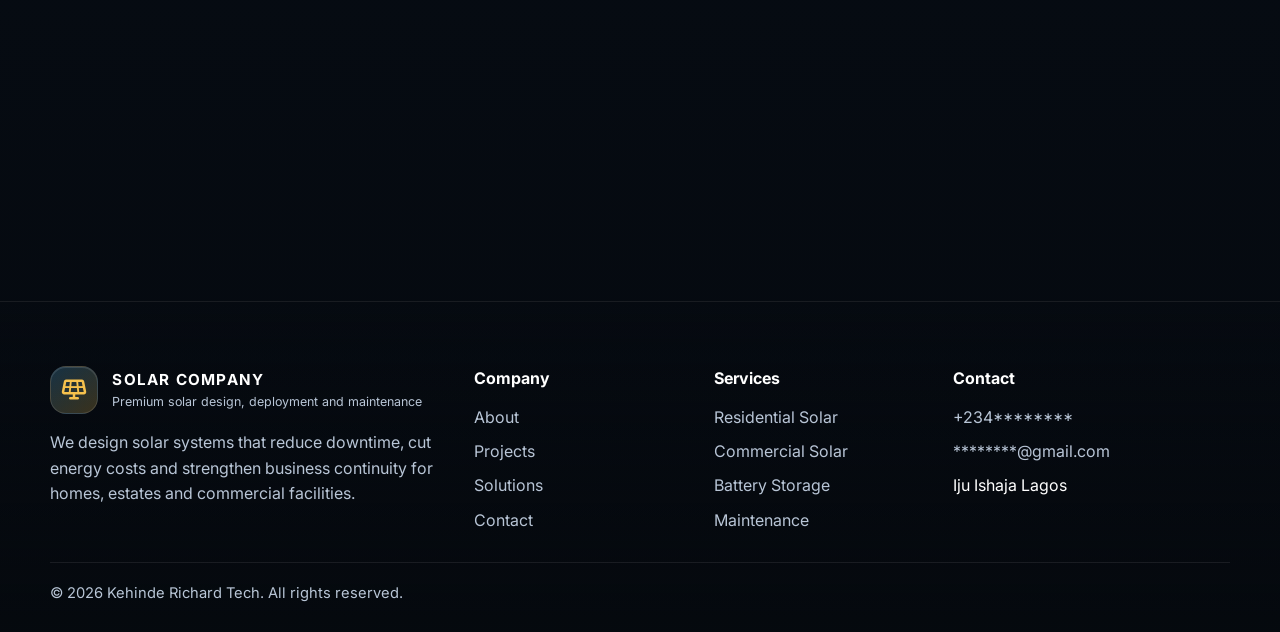
==== commit 164248b2: "i edited this work" ====
--- a/index.html
+++ b/index.html
@@ -3,7 +3,7 @@
   <head>
     <meta charset="UTF-8" />
     <meta name="viewport" content="width=device-width, initial-scale=1.0" />
-    <title>Energy Redeem Technology | Premium Solar Company</title>
+    <title>Solar Company</title>
     <link rel="preconnect" href="https://fonts.googleapis.com" />
     <link rel="preconnect" href="https://fonts.gstatic.com" crossorigin />
     <link
@@ -33,7 +33,7 @@
             style="width: 85px; max-height: auto"
           />
           <span class="brand-text">
-            <strong>Energy Redeem Technology</strong>
+            <strong>Solar Company</strong>
             <span>Solar power engineering and energy resilience</span>
           </span>
         </a>
@@ -65,10 +65,9 @@
               Premium solar systems engineered for trust, savings and uptime.
             </h1>
             <p>
-              Energy Redeem Technology delivers high-quality solar installations
-              for homes, businesses and industrial facilities with a focus on
-              performance, durability and clean execution from design to
-              commissioning.
+              solar Company delivers high-quality solar installations for homes,
+              businesses and industrial facilities with a focus on performance,
+              durability and clean execution from design to commissioning.
             </p>
             <div class="hero-actions">
               <a class="btn btn-primary" href="contact.html"
@@ -361,10 +360,9 @@
             <article class="testimonial reveal">
               <div class="quote-mark">“</div>
               <p>
-                Energy Redeem Technology handled our office solar project with
-                serious professionalism. The installation was neat, the
-                communication was clear and the power savings became obvious
-                within weeks.
+                solar Company handled our office solar project with serious
+                professionalism. The installation was neat, the communication
+                was clear and the power savings became obvious within weeks.
               </p>
               <div class="client-row">
                 <div>
@@ -439,7 +437,7 @@
               ><i class="fa-solid fa-solar-panel"></i
             ></span>
             <span class="brand-text">
-              <strong>Energy Redeem Technology</strong>
+              <strong>solar Company</strong>
               <span>Premium solar design, deployment and maintenance</span>
             </span>
           </div>
@@ -470,22 +468,20 @@
         <div class="footer-col">
           <h4>Contact</h4>
           <div class="footer-links">
-            <a href="tel:+2348030001122">+234 701 732 3491</a>
-            <a href="mailto:hello@energyredeemed.com"
-              >energyredeemtechnology@gmail.com</a
-            >
+            <a href="tel:+234********2">+234********</a>
+            <a href="mailto:********">********@gmail.com</a>
             <span>Iju Ishaja Lagos</span>
           </div>
         </div>
       </div>
       <div class="container footer-bottom">
-        <span>© 2026 Energy Redeem Technology. All rights reserved.</span>
+        <span>© 2026 Kehinde Richard Tech. All rights reserved.</span>
         <!-- <span>Built for premium client presentation and deployment.</span> -->
       </div>
     </footer>
     <a
       class="whatsapp-float"
-      href="https://wa.me/2347017323491"
+      href="https://wa.me/234********"
       aria-label="Chat on WhatsApp"
       ><i class="fa-brands fa-whatsapp"></i
     ></a>
